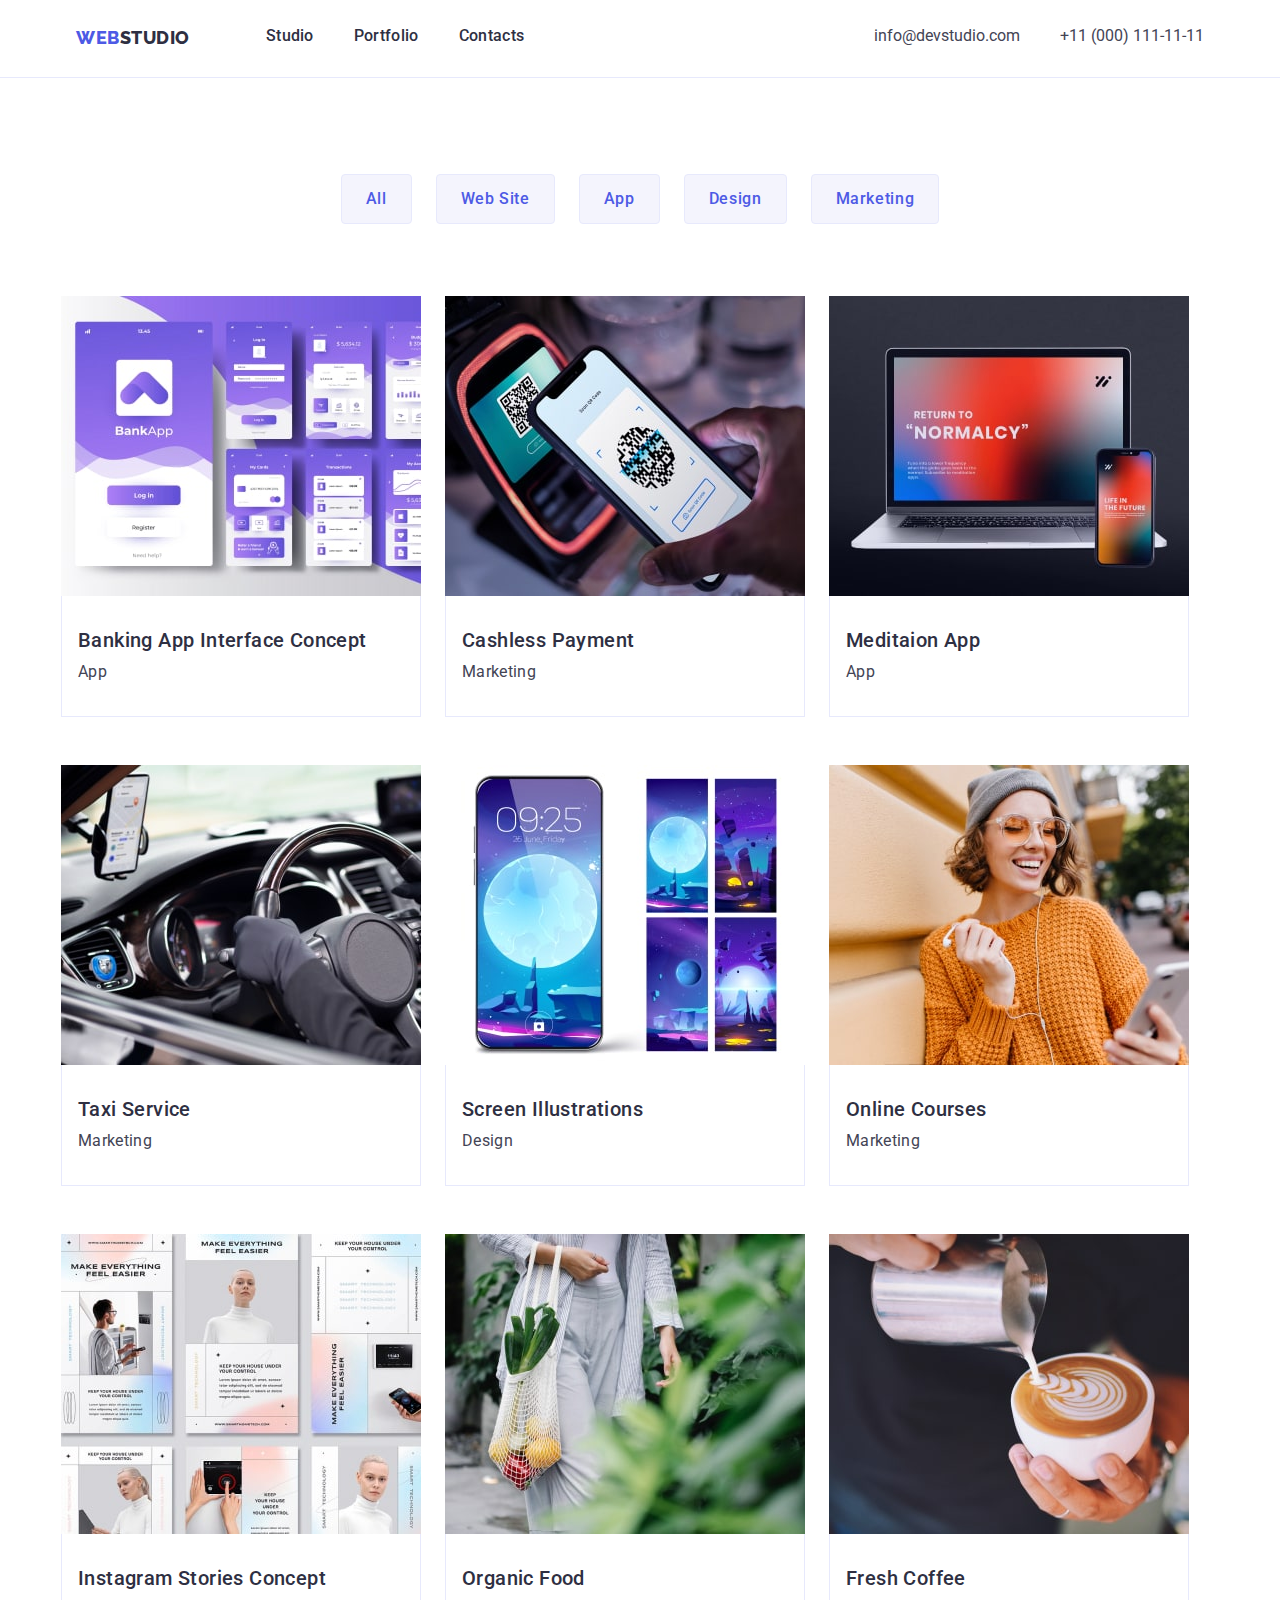
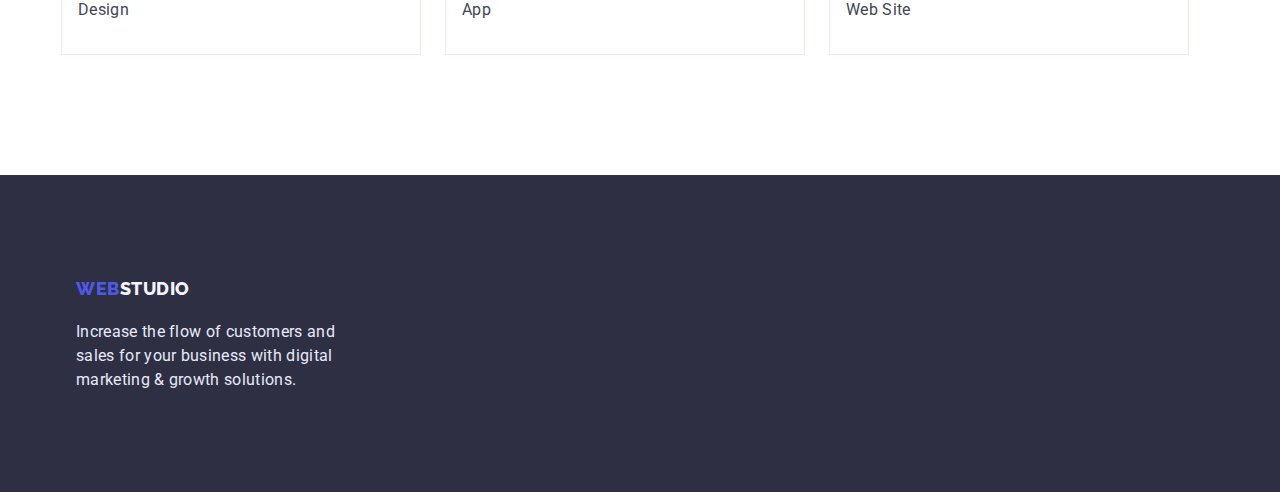
==== portfolio.html @ be7a988e "Initial commit" ====
<!DOCTYPE html>
<html lang="en">
  <head>
    <title>WebStudio</title>
    <link rel="preconnect" href="https://fonts.googleapis.com" />
    <link rel="preconnect" href="https://fonts.gstatic.com" crossorigin />
    <link
      href="https://fonts.googleapis.com/css2?family=Raleway:wght@800&family=Roboto:wght@400;500;700;900&display=swap"
      rel="stylesheet"
    />
    <link
      rel="stylesheet"
      href="https://cdnjs.cloudflare.com/ajax/libs/modern-normalize/1.1.0/modern-normalize.min.css"
    />
    <link rel="stylesheet" href="css/styles.css" />
  </head>
  <body>
    <header class="page-header">
      <div class="container flex-container">
        <nav class="navigation">
          <a href="./index.html" class="header-logo link"
            >Web<span class="logo-dark">Studio</span></a
          >
          <ul class="list">
            <li>
              <a href="./index.html" class="navigation-link link">Studio</a>
            </li>
            <li>
              <a href="./portfolio.html" class="navigation-link link"
                >Portfolio</a
              >
            </li>
            <li>
              <a href="" class="navigation-link link">Contacts</a>
            </li>
          </ul>
        </nav>
        <address class="address">
          <ul class="list">
            <li>
              <a href="mailto:info@devstudio.com" class="address-email link"
                >info@devstudio.com</a
              >
            </li>
            <li>
              <a href="tel:+110001111111" class="address-phone-nr link"
                >+11 (000) 111-11-11</a
              >
            </li>
          </ul>
        </address>
      </div>
    </header>
    <main>
      <section class="section portfolio">
        <div class="container">
          <h1 class="visually-hidden">Portfolio</h1>
          <!-- Filter Buttons -->
          <ul class="list filter-list">
            <li>
              <button type="button" class="button-filter pointer">All</button>
            </li>
            <li>
              <button type="button" class="button-filter pointer">
                Web Site
              </button>
            </li>
            <li>
              <button type="button" class="button-filter pointer">App</button>
            </li>
            <li>
              <button type="button" class="button-filter pointer">
                Design
              </button>
            </li>
            <li>
              <button type="button" class="button-filter pointer">
                Marketing
              </button>
            </li>
          </ul>
          <!-- Cards -->
          <ul class="list">
            <li class="portfolio-card">
              <a href="" class="link">
                <img
                  class="no-gap"
                  src="./images-portfolio/banking.jpeg"
                  alt="Banking App Interface Concept"
                  width="360"
                  height="300"
                />
                <div class="portfolio-card-wrap">
                  <h2 class="portfolio-card-header">
                    Banking App Interface Concept
                  </h2>
                  <p class="portfolio-card-text">App</p>
                </div>
              </a>
            </li>
            <li class="portfolio-card">
              <a href="" class="link">
                <img
                  class="no-gap"
                  src="./images-portfolio/cashless.jpeg"
                  alt="Cashless Payment"
                  width="360"
                  height="300"
                />
                <div class="portfolio-card-wrap">
                  <h2 class="portfolio-card-header">Cashless Payment</h2>
                  <p class="portfolio-card-text">Marketing</p>
                </div>
              </a>
            </li>
            <li class="portfolio-card">
              <a href="" class="link">
                <img
                  class="no-gap"
                  src="./images-portfolio/meditation.jpeg"
                  alt="Meditaion App"
                  width="360"
                  height="300"
                />
                <div class="portfolio-card-wrap">
                  <h2 class="portfolio-card-header">Meditaion App</h2>
                  <p class="portfolio-card-text">App</p>
                </div>
              </a>
            </li>
            <li class="portfolio-card">
              <a href="" class="link">
                <img
                  class="no-gap"
                  src="./images-portfolio/taxi-service.jpeg"
                  alt="Taxi Service"
                  width="360"
                  height="300"
                />
                <div class="portfolio-card-wrap">
                  <h2 class="portfolio-card-header">Taxi Service</h2>
                  <p class="portfolio-card-text">Marketing</p>
                </div>
              </a>
            </li>
            <li class="portfolio-card">
              <a href="" class="link">
                <img
                  class="no-gap"
                  src="./images-portfolio/screen.jpeg"
                  alt="Screen Illustrations"
                  width="360"
                  height="300"
                />
                <div class="portfolio-card-wrap">
                  <h2 class="portfolio-card-header">Screen Illustrations</h2>
                  <p class="portfolio-card-text">Design</p>
                </div>
              </a>
            </li>
            <li class="portfolio-card">
              <a href="" class="link">
                <img
                  class="no-gap"
                  src="./images-portfolio/online-courses.jpeg"
                  alt="Online Courses"
                  width="360"
                  height="300"
                />
                <div class="portfolio-card-wrap">
                  <h2 class="portfolio-card-header">Online Courses</h2>
                  <p class="portfolio-card-text">Marketing</p>
                </div>
              </a>
            </li>
            <li class="portfolio-card">
              <a href="" class="link">
                <img
                  class="no-gap"
                  src="./images-portfolio/instagram-stories.jpeg"
                  alt="Instagram Stories Concept"
                  width="360"
                  height="300"
                />
                <div class="portfolio-card-wrap">
                  <h2 class="portfolio-card-header">
                    Instagram Stories Concept
                  </h2>
                  <p class="portfolio-card-text">Design</p>
                </div>
              </a>
            </li>
            <li class="portfolio-card">
              <a href="" class="link">
                <img
                  class="no-gap"
                  src="./images-portfolio/organic-food.jpeg"
                  alt="Organic Food"
                  width="360"
                  height="300"
                />
                <div class="portfolio-card-wrap">
                  <h2 class="portfolio-card-header">Organic Food</h2>
                  <p class="portfolio-card-text">App</p>
                </div>
              </a>
            </li>
            <li class="portfolio-card">
              <a href="" class="link">
                <img
                  class="no-gap"
                  src="./images-portfolio/fresh-coffee.jpeg"
                  alt="Organic Food"
                  width="360"
                  height="300"
                />
                <div class="portfolio-card-wrap">
                  <h2 class="portfolio-card-header">Fresh Coffee</h2>
                  <p class="portfolio-card-text">Web Site</p>
                </div>
              </a>
            </li>
          </ul>
        </div>
      </section>
    </main>
    <footer class="footer">
      <div class="container">
        <a href="./index.html" class="footer-logo link"
          >Web<span class="logo-bright">Studio</span></a
        >
        <p class="footer-text">
          Increase the flow of customers and sales for your business with
          digital marketing & growth solutions.
        </p>
      </div>
    </footer>
  </body>
</html>
---- css/styles.css ----
/*------------------COLORS---------------------- */
/* --what used for - name in a layout */

:root {
  --primary-brand-iris: #4d5ae5;

  --btn-active-ocean: #404bbf;

  --dark-headings-navy: #2e2f42;

  --body-text-slate: #434455;

  --white: #ffffff;

  --light-background-cloud: #f4f4fd;

  --accent-color-background-cornflower: #e7e9fc;
}

body {
  font-family: 'Roboto', sans-serif;
  color: var(--body-text-slate);
}

.link {
  text-decoration: none;
}
.list {
  list-style: none;
  padding: 0;
  margin: 0;
}
.pointer {
  cursor: pointer;
}

.section {
  padding-top: 120px;
  padding-bottom: 120px;
}
.section.no-top-padding {
  padding-top: 0;
}
.section.portfolio {
  padding-top: 96px;
}

.visually-hidden {
  position: absolute;
  white-space: nowrap;
  width: 1px;
  height: 1px;
  overflow: hidden;
  border: 0;
  padding: 0;
  clip: rect(0 0 0 0);
  clip-path: inset(50%);
  margin: -1px;
}
/* image no gap */
.no-gap {
  display: block;
  max-width: 100%;
  height: auto;
}

.container {
  margin-left: auto;
  margin-right: auto;
  width: 1158px;
}
.flex-container {
  display: flex;
}

/*------------------HEADER---------------------- */

.page-header {
  border-bottom: 1px solid var(--accent-color-background-cornflower);
  padding-top: 24px;
  padding-bottom: 24px;
}
.header-logo {
  font-family: 'Raleway', sans-serif;
  font-style: normal;
  font-weight: 800;
  font-size: 18px;
  line-height: 1.6;
  letter-spacing: 0.03em;
  text-transform: uppercase;
  color: var(--primary-brand-iris);

  padding-left: 15px;
  padding-right: 76px;
}

.logo-dark {
  color: var(--dark-headings-navy);
}

.navigation {
  display: flex;
}
.navigation .list {
  display: flex;
  gap: 40px;
}

.navigation-link {
  font-weight: 500;
  font-size: 16px;
  line-height: 1.5;
  letter-spacing: 0.02em;
  color: var(--dark-headings-navy);
}
.navigation-link:hover,
.navigation-link:focus {
  color: var(--btn-active-ocean);
}

.address {
  margin-left: auto;
  margin-right: 15px;
}

.address .list {
  display: flex;
  gap: 40px;
}

.address-email {
  font-style: normal;
  font-size: 16px;
  line-height: 1.5;
  color: var(--body-text-slate);
}
.address-email:hover,
.address-email:focus {
  color: var(--btn-active-ocean);
}
.address-email:current {
  color: var(--btn-active-ocean);
}

.address-phone-nr {
  font-style: normal;
  font-size: 16px;
  line-height: 1.5;
  color: var(--body-text-slate);
}
.address-phone-nr:hover,
.address-phone-nr:focus {
  color: var(--btn-active-ocean);
}

/*------------------INDEX MAIN---------------------- */

/*---------------------HERO------------------------- */

.hero {
  background-color: var(--dark-headings-navy);
  text-align: center;
  padding-top: 188px;
  padding-bottom: 188px;
}
.hero-header {
  font-weight: 700;
  font-size: 56px;
  line-height: 1.07;
  color: var(--white);

  max-width: 494px;
  margin-top: 0;
  margin-bottom: 48px;
  margin-left: auto;
  margin-right: auto;
}

.hero-button {
  font-family: inherit;
  background-color: var(--primary-brand-iris);
  color: var(--white);
  font-weight: 500;
  font-size: 16px;
  line-height: 1.5;
  border: none;
  border-radius: 4px;
  letter-spacing: 0.04em;
  padding: 16px 32px;
  min-width: 169px;
}
.hero-button:hover,
.hero-button:focus {
  background-color: var(--btn-active-ocean);
  border: none;
}

/*------------------FEATURES---------------------- */

.features {
  display: flex;
}
.features li {
  width: 269px;
  display: inline-block;
}
.features-list {
  display: flex;
  gap: 24px;
  padding-left: 15px;
  padding-right: 15px;
}
.features-item {
  font-weight: 500;
  font-size: 20px;
  line-height: 1.2;
  letter-spacing: 0.02em;
  color: var(--dark-headings-navy);

  margin-top: 0;
  margin-bottom: 8px;
}

.feautures-text {
  font-size: 16px;
  line-height: 1.5;
  letter-spacing: 0.02em;

  margin-top: 0;
  margin-bottom: 0;
}

/*----------------WHAT WE DO SECTION------------------- */

.what-we-do {
}

.what-we-do .list {
  display: flex;
  gap: 24px;
}

.what-we-do-header {
  font-weight: 700;
  font-size: 36px;
  line-height: 1.11;
  text-align: center;
  letter-spacing: 0.02em;
  text-transform: capitalize;
  color: var(--dark-headings-navy);

  margin-top: 0;
  margin-bottom: 72px;
}

/*-----------------OUR TEAM SECTION--------------------- */

.team {
  background-color: var(--light-background-cloud);
}

.team .list {
  display: flex;
  gap: 24px;
}

.team-card {
  background-color: var(--white);
  width: calc((100% - 102px) / 4);
}

.team-header {
  font-weight: 700;
  font-size: 36px;
  line-height: 1.11;
  text-align: center;
  letter-spacing: 0.02em;
  text-transform: capitalize;
  color: var(--dark-headings-navy);
  margin-top: 0;
  margin-bottom: 72px;
}

.team-item {
  font-weight: 500;
  font-size: 20px;
  line-height: 1.2;
  letter-spacing: 0.02em;
  color: var(--dark-headings-navy);

  margin-top: 0;
  margin-bottom: 8px;
}

.team-text {
  font-size: 16px;
  line-height: 1.5;
  letter-spacing: 0.02em;
  margin-top: 0;
  margin-bottom: 0;
}

.team-card-wrap {
  padding-top: 32px;
  padding-bottom: 32px;
  text-align: center;
}
/*------------------FOOTER---------------------- */

.footer {
  background-color: var(--dark-headings-navy);
  padding-top: 100px;
  padding-bottom: 100px;
}

.footer-logo {
  font-family: 'Raleway', sans-serif;
  font-weight: 800;
  font-size: 18px;
  line-height: 1.6;
  letter-spacing: 0.03em;
  text-transform: uppercase;
  color: var(--primary-brand-iris);
}

.logo-bright {
  color: var(--light-background-cloud);
}

.footer-text {
  font-size: 16px;
  line-height: 24px;
  letter-spacing: 0.02em;
  color: var(--accent-color-background-cornflower);

  max-width: 264px;
  margin-top: 16px;
  margin-bottom: 0;
}

.footer .container {
  padding-left: 15px;
}

/*------------------PORTFOLIO MAIN---------------------- */

.portfolio {
}

/*------------------FILTER BUTTONS---------------------- */

.filter {
}

.filter-list {
  margin-bottom: 72px;
  margin-left: auto;
  margin-right: auto;
  justify-content: center;
}

.button-filter {
  font-family: inherit;
  background-color: var(--light-background-cloud);
  font-weight: 500;
  font-size: 16px;
  line-height: 1.5;
  display: flex;
  letter-spacing: 0.04em;
  color: var(--primary-brand-iris);
  border: 1px solid var(--accent-color-background-cornflower);
  border-radius: 4px;
  padding: 12px 24px;
}
.button-filter:hover,
.button-filter:focus {
  background-color: var(--btn-active-ocean);
  color: var(--white);
}

/*-----------------PORTFOLIO CARDS--------------------- */

.portfolio .list {
  display: flex;
  flex-wrap: wrap;
  row-gap: 48px;
  column-gap: 24px;
}
.portfolio-card {
}
.portfolio-card-header {
  font-weight: 500;
  font-size: 20px;
  line-height: 1.2;
  letter-spacing: 0.02em;
  color: var(--dark-headings-navy);

  margin-top: 0;
  margin-bottom: 8px;
}

.portfolio-card-wrap {
  padding-top: 32px;
  padding-bottom: 32px;
  padding-left: 16px;

  border-right: 1px solid var(--accent-color-background-cornflower);
  border-bottom: 1px solid var(--accent-color-background-cornflower);
  border-left: 1px solid var(--accent-color-background-cornflower);
}
.portfolio-card-text {
  font-size: 16px;
  line-height: 1.5;
  letter-spacing: 0.02em;
  color: var(--body-text-slate);

  margin-top: 0;
  margin-bottom: 0;
}
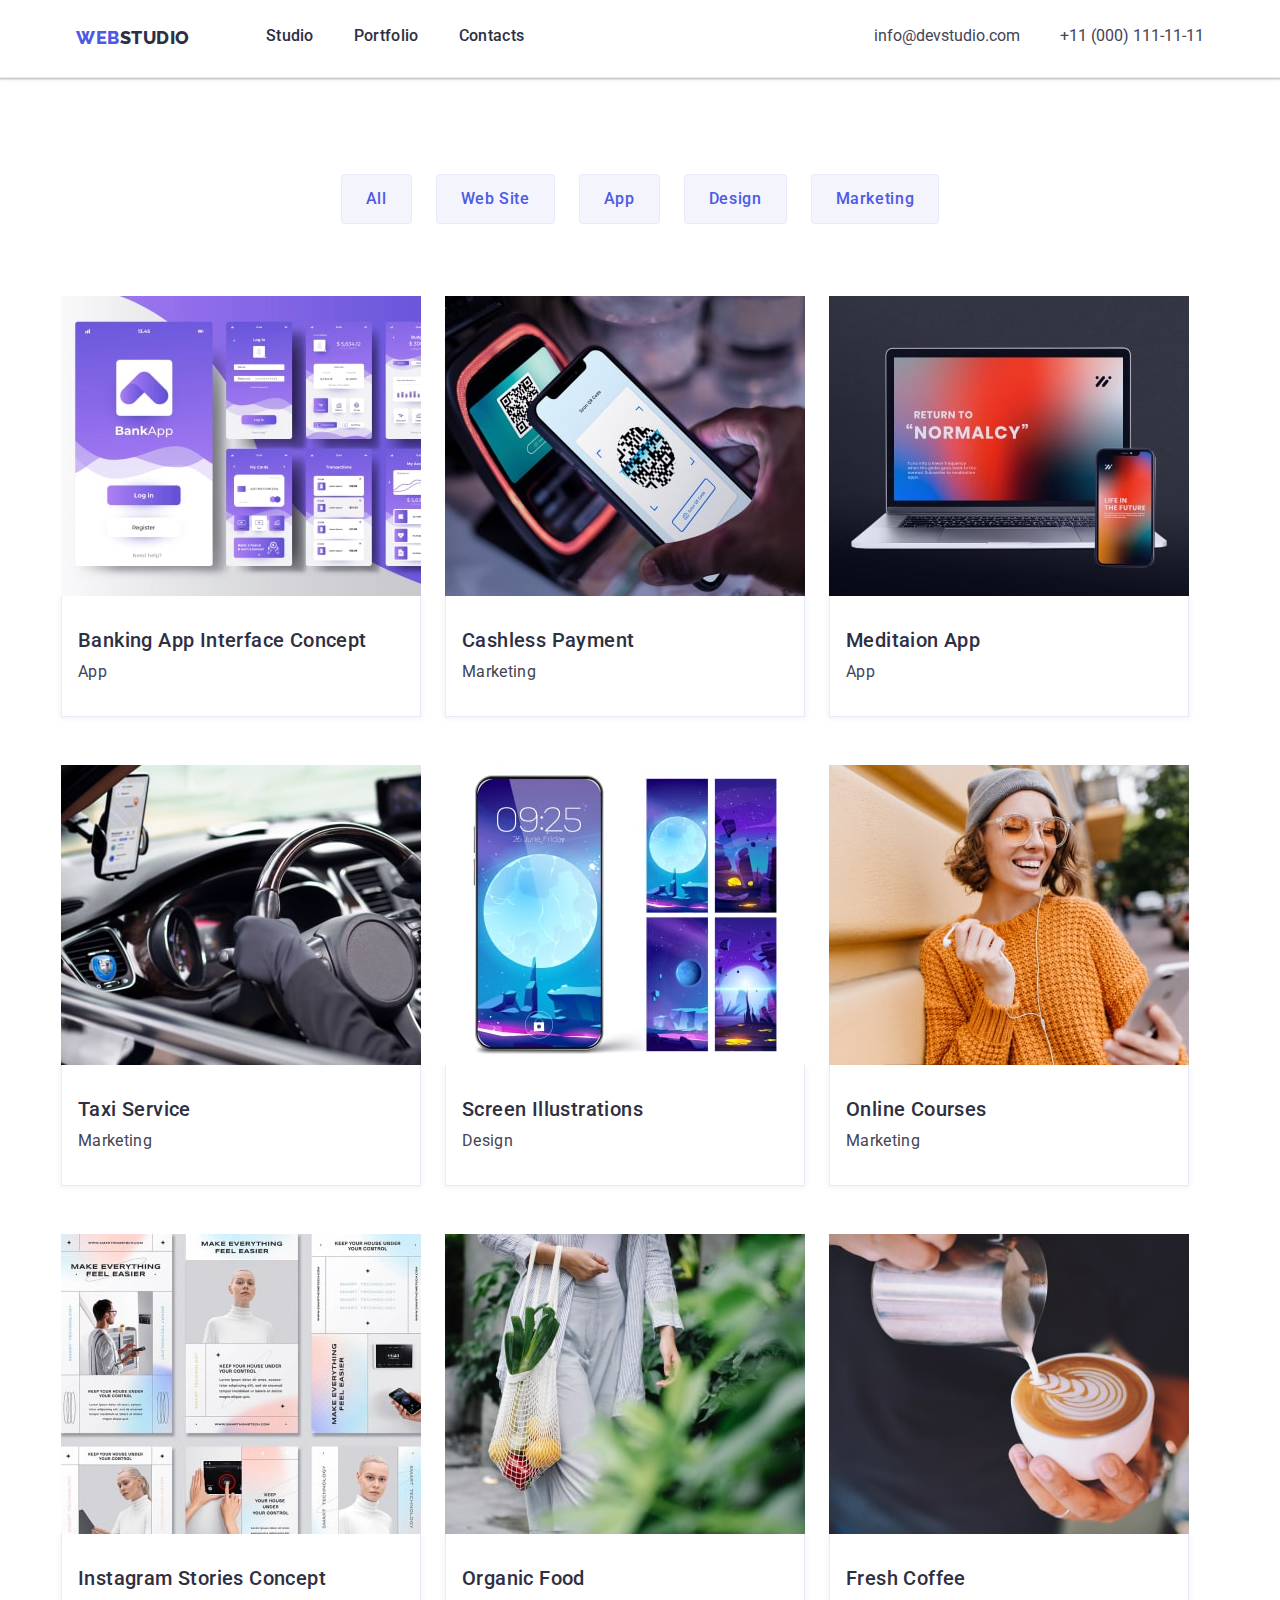
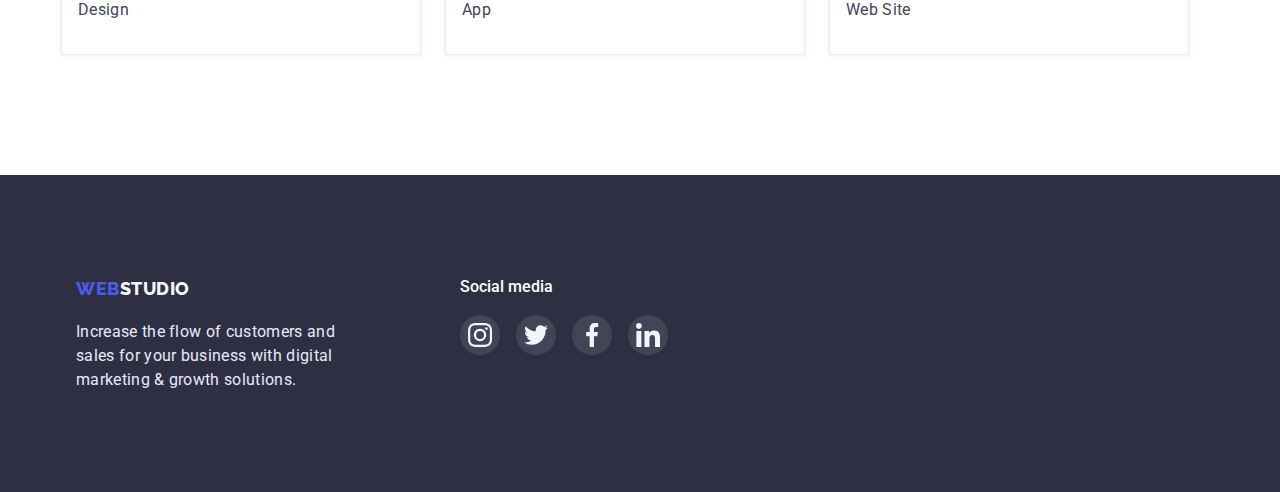
==== commit 934a02aa: "Updates css html" ====
--- a/portfolio.html
+++ b/portfolio.html
@@ -226,13 +226,56 @@
     </main>
     <footer class="footer">
       <div class="container">
-        <a href="./index.html" class="footer-logo link"
-          >Web<span class="logo-bright">Studio</span></a
-        >
-        <p class="footer-text">
-          Increase the flow of customers and sales for your business with
-          digital marketing & growth solutions.
-        </p>
+        <div class="logo-wrap">
+          <a href="./index.html" class="footer-logo link"
+            >Web<span class="logo-bright">Studio</span></a
+          >
+          <p class="footer-text">
+            Increase the flow of customers and sales for your business with
+            digital marketing & growth solutions.
+          </p>
+        </div>
+        <div class="social-media-footer">
+          <p class="social-media-footer-header">Social media</p>
+          <ul class="social-media-list-footer list">
+            <li class="socail-media-footer-item">
+              <a href="" class="social-media-footer-link link">
+                <svg class="social-media-footer-icon" width="24" height="24">
+                  <use
+                    href="./images-icons/symbol-defs-opitmised.svg#icon-icon-instagram"
+                  ></use>
+                </svg>
+              </a>
+            </li>
+            <li class="socail-media-footer-item">
+              <a href="" class="social-media-footer-link link">
+                <svg class="social-media-footer-icon" width="24" height="24">
+                  <use
+                    href="./images-icons/symbol-defs-opitmised.svg#icon-icon-twitter"
+                  ></use>
+                </svg>
+              </a>
+            </li>
+            <li class="socail-media-footer-item">
+              <a href="" class="social-media-footer-link link">
+                <svg class="social-media-footer-icon" width="24" height="24">
+                  <use
+                    href="./images-icons/symbol-defs-opitmised.svg#icon-icon-facebook"
+                  ></use>
+                </svg>
+              </a>
+            </li>
+            <li class="socail-media-footer-item">
+              <a href="" class="social-media-footer-link link">
+                <svg class="social-media-footer-icon" width="24" height="24">
+                  <use
+                    href="./images-icons/symbol-defs-opitmised.svg#icon-icon-linkedin"
+                  ></use>
+                </svg>
+              </a>
+            </li>
+          </ul>
+        </div>
       </div>
     </footer>
   </body>
--- a/css/styles.css
+++ b/css/styles.css
@@ -15,6 +15,10 @@
   --light-background-cloud: #f4f4fd;
 
   --accent-color-background-cornflower: #e7e9fc;
+
+  --logo-light-slate: #8e8f99;
+
+  --footer-icons-hover-green: #31d0aa;
 }
 
 body {
@@ -79,6 +83,8 @@
   border-bottom: 1px solid var(--accent-color-background-cornflower);
   padding-top: 24px;
   padding-bottom: 24px;
+  box-shadow: 0px 2px 1px rgba(46, 47, 66, 0.08),
+    0px 1px 1px rgba(46, 47, 66, 0.16), 0px 1px 6px rgba(46, 47, 66, 0.08);
 }
 .header-logo {
   font-family: 'Raleway', sans-serif;
@@ -159,6 +165,15 @@
 
 .hero {
   background-color: var(--dark-headings-navy);
+  background-image: linear-gradient(
+      rgba(46, 47, 66, 0.7),
+      rgba(46, 47, 66, 0.7)
+    ),
+    url(../images-background/index-hero-section-background.png);
+  background-repeat: no-repeat;
+  background-position: center;
+  background-size: cover;
+  flex-grow: 1;
   text-align: center;
   padding-top: 188px;
   padding-bottom: 188px;
@@ -188,6 +203,8 @@
   letter-spacing: 0.04em;
   padding: 16px 32px;
   min-width: 169px;
+  box-shadow: 0px 4px 4px rgba(0, 0, 0, 0.15);
+  border-radius: 4px;
 }
 .hero-button:hover,
 .hero-button:focus {
@@ -195,22 +212,36 @@
   border: none;
 }
 
-/*------------------FEATURES---------------------- */
-
-.features {
-  display: flex;
-}
-.features li {
+/*------------------ADVANTAGES---------------------- */
+
+.advantages {
+  display: flex;
+}
+.advantages li {
   width: 269px;
   display: inline-block;
 }
-.features-list {
+.advantages-list {
   display: flex;
   gap: 24px;
   padding-left: 15px;
   padding-right: 15px;
 }
-.features-item {
+
+.advantages-container {
+  width: 264px;
+  height: 112px;
+  background-color: var(--light-background-cloud);
+  border-radius: 4px;
+  display: flex;
+  justify-content: center;
+  align-items: center;
+  margin-bottom: 8px;
+}
+
+.advantages-icon {
+}
+.advantages-item {
   font-weight: 500;
   font-size: 20px;
   line-height: 1.2;
@@ -221,7 +252,7 @@
   margin-bottom: 8px;
 }
 
-.feautures-text {
+.advantages-text {
   font-size: 16px;
   line-height: 1.5;
   letter-spacing: 0.02em;
@@ -297,14 +328,89 @@
   line-height: 1.5;
   letter-spacing: 0.02em;
   margin-top: 0;
-  margin-bottom: 0;
+  margin-bottom: 8px;
 }
 
 .team-card-wrap {
   padding-top: 32px;
   padding-bottom: 32px;
   text-align: center;
-}
+  box-shadow: 0px 1px 6px rgba(46, 47, 66, 0.08),
+    0px 1px 1px rgba(46, 47, 66, 0.16), 0px 2px 1px rgba(46, 47, 66, 0.08);
+  border-radius: 0px 0px 4px 4px;
+}
+
+.team-social-media {
+  display: flex;
+  justify-content: center;
+  gap: 24px;
+}
+
+.team-social-media-item {
+  background-color: var(--primary-brand-iris);
+  width: 40px;
+  height: 40px;
+  border-radius: 50%;
+  display: flex;
+  justify-content: center;
+  align-content: center;
+}
+.team-social-media-item:hover,
+.team-social-media-item:focus {
+  background-color: var(--btn-active-ocean);
+}
+
+.team-social-media-link {
+  width: 100%;
+  height: 100%;
+  display: flex;
+  justify-content: center;
+  align-items: center;
+}
+
+.team-social-media-icon {
+}
+
+/* ----------------CLIENTS--------------------- */
+
+.clients {
+}
+
+.clients-header {
+  font-weight: 700;
+  font-size: 36px;
+  line-height: 1.11;
+  text-align: center;
+  letter-spacing: 0.02em;
+  text-transform: capitalize;
+  color: var(--dark-headings-navy);
+
+  margin-bottom: 72px;
+}
+.clients-list {
+  display: flex;
+  gap: 24px;
+}
+.clients-link {
+  width: 100%;
+  height: 100%;
+  width: 168px;
+  height: 88px;
+  border: 1px solid var(--logo-light-slate);
+  border-radius: 4px;
+  display: flex;
+  justify-content: center;
+  align-items: center;
+  color: var(--logo-light-slate);
+}
+.clients-logo {
+  fill: currentColor;
+}
+.clients-link:is(:hover, :focus) {
+  border-color: var(--btn-active-ocean);
+  fill: var(--btn-active-ocean);
+}
+
 /*------------------FOOTER---------------------- */
 
 .footer {
@@ -340,6 +446,48 @@
 
 .footer .container {
   padding-left: 15px;
+  display: flex;
+}
+.social-media-footer {
+  padding-left: 120px;
+}
+.social-media-footer-header {
+  font-weight: 500;
+  font-size: 16px;
+  line-height: 1.5;
+  color: var(--white);
+  margin-top: 0;
+  margin-bottom: 16px;
+}
+
+.social-media-list-footer {
+  display: flex;
+  gap: 16px;
+}
+.social-media-footer-link {
+  width: 100%;
+  height: 100%;
+  display: flex;
+  justify-content: center;
+  align-items: center;
+}
+
+.socail-media-footer-item {
+  background-color: rgba(255, 255, 255, 0.1);
+  width: 40px;
+  height: 40px;
+  border-radius: 50%;
+  display: flex;
+  justify-content: center;
+  align-items: center;
+}
+.socail-media-footer-item:hover,
+.socail-media-footer-item:focus {
+  background-color: var(--footer-icons-hover-green);
+}
+.social-media-footer-icon {
+  display: flex;
+  fill: var(--light-background-cloud);
 }
 
 /*------------------PORTFOLIO MAIN---------------------- */
@@ -376,6 +524,9 @@
 .button-filter:focus {
   background-color: var(--btn-active-ocean);
   color: var(--white);
+  border: 1px solid var(--btn-active-ocean);
+  box-shadow: 0px 3px 1px rgba(0, 0, 0, 0.1), 0px 2px 1px rgba(0, 0, 0, 0.08),
+    0px 2px 2px rgba(0, 0, 0, 0.12);
 }
 
 /*-----------------PORTFOLIO CARDS--------------------- */
@@ -407,7 +558,18 @@
   border-right: 1px solid var(--accent-color-background-cornflower);
   border-bottom: 1px solid var(--accent-color-background-cornflower);
   border-left: 1px solid var(--accent-color-background-cornflower);
-}
+
+  box-shadow: 0px 1px 6px rgba(46, 47, 66, 0.08);
+}
+.portfolio-card-wrap:hover,
+.portfolio-card-wrap:focus {
+  border-right: 0, 5px solid var(--light-background-cloud);
+  border-bottom: 0, 5px solid var(--light-background-cloud);
+  border-left: 0, 5px solid var(--light-background-cloud);
+  box-shadow: 0px 1px 6px rgba(46, 47, 66, 0.08),
+    0px 1px 1px rgba(46, 47, 66, 0.16), 0px 2px 1px rgba(46, 47, 66, 0.08);
+}
+
 .portfolio-card-text {
   font-size: 16px;
   line-height: 1.5;
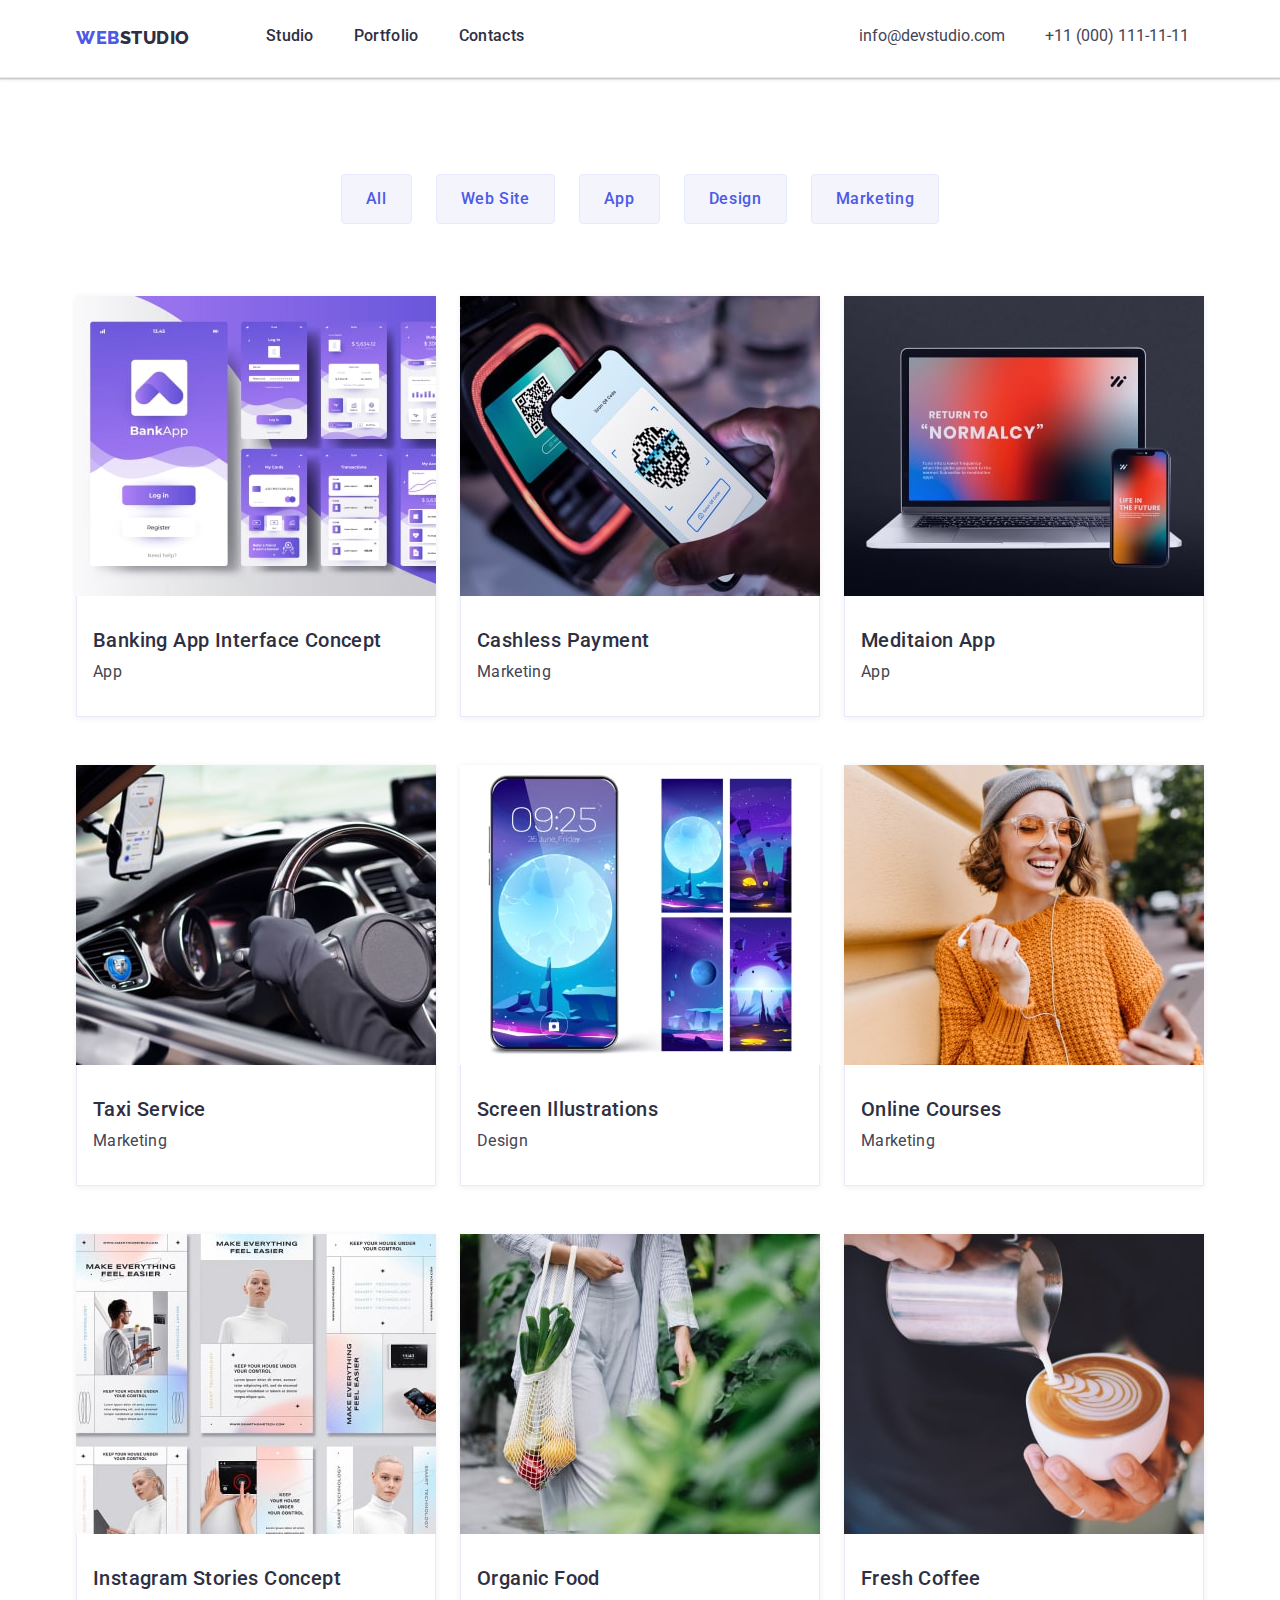
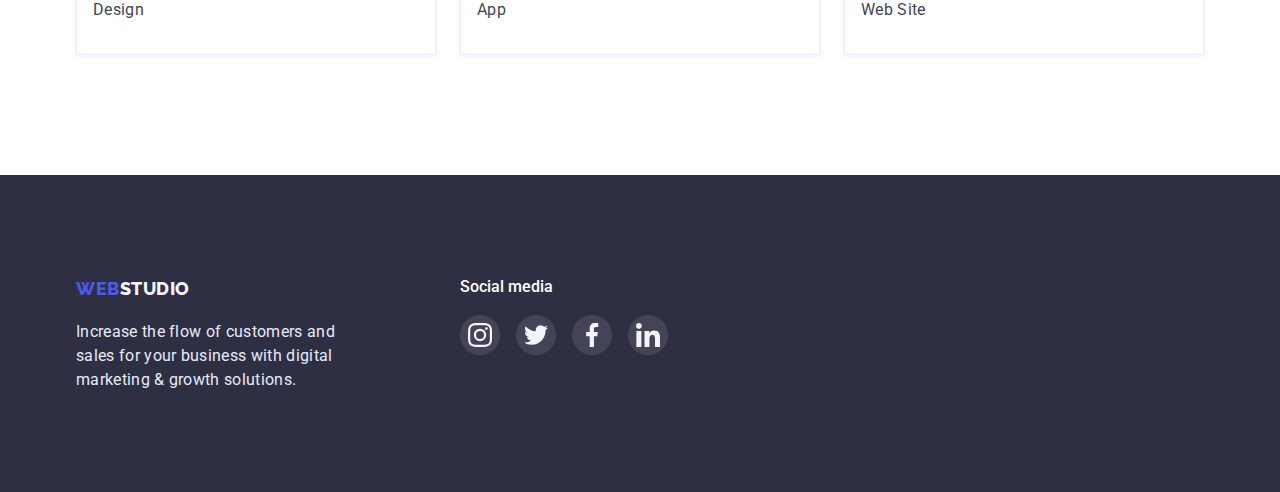
==== commit 70608193: "Update correction" ====
--- a/portfolio.html
+++ b/portfolio.html
@@ -82,7 +82,7 @@
           <!-- Cards -->
           <ul class="list">
             <li class="portfolio-card">
-              <a href="" class="link">
+              <a href="" class="link portfolio-card-link">
                 <img
                   class="no-gap"
                   src="./images-portfolio/banking.jpeg"
@@ -99,7 +99,7 @@
               </a>
             </li>
             <li class="portfolio-card">
-              <a href="" class="link">
+              <a href="" class="link portfolio-card-link">
                 <img
                   class="no-gap"
                   src="./images-portfolio/cashless.jpeg"
@@ -114,7 +114,7 @@
               </a>
             </li>
             <li class="portfolio-card">
-              <a href="" class="link">
+              <a href="" class="link portfolio-card-link">
                 <img
                   class="no-gap"
                   src="./images-portfolio/meditation.jpeg"
@@ -129,7 +129,7 @@
               </a>
             </li>
             <li class="portfolio-card">
-              <a href="" class="link">
+              <a href="" class="link portfolio-card-link">
                 <img
                   class="no-gap"
                   src="./images-portfolio/taxi-service.jpeg"
@@ -144,7 +144,7 @@
               </a>
             </li>
             <li class="portfolio-card">
-              <a href="" class="link">
+              <a href="" class="link portfolio-card-link">
                 <img
                   class="no-gap"
                   src="./images-portfolio/screen.jpeg"
@@ -159,7 +159,7 @@
               </a>
             </li>
             <li class="portfolio-card">
-              <a href="" class="link">
+              <a href="" class="link portfolio-card-link">
                 <img
                   class="no-gap"
                   src="./images-portfolio/online-courses.jpeg"
@@ -174,7 +174,7 @@
               </a>
             </li>
             <li class="portfolio-card">
-              <a href="" class="link">
+              <a href="" class="link portfolio-card-link">
                 <img
                   class="no-gap"
                   src="./images-portfolio/instagram-stories.jpeg"
@@ -191,7 +191,7 @@
               </a>
             </li>
             <li class="portfolio-card">
-              <a href="" class="link">
+              <a href="" class="link portfolio-card-link">
                 <img
                   class="no-gap"
                   src="./images-portfolio/organic-food.jpeg"
@@ -206,7 +206,7 @@
               </a>
             </li>
             <li class="portfolio-card">
-              <a href="" class="link">
+              <a href="" class="link portfolio-card-link">
                 <img
                   class="no-gap"
                   src="./images-portfolio/fresh-coffee.jpeg"
@@ -238,7 +238,7 @@
         <div class="social-media-footer">
           <p class="social-media-footer-header">Social media</p>
           <ul class="social-media-list-footer list">
-            <li class="socail-media-footer-item">
+            <li class="social-media-footer-item">
               <a href="" class="social-media-footer-link link">
                 <svg class="social-media-footer-icon" width="24" height="24">
                   <use
@@ -247,7 +247,7 @@
                 </svg>
               </a>
             </li>
-            <li class="socail-media-footer-item">
+            <li class="social-media-footer-item">
               <a href="" class="social-media-footer-link link">
                 <svg class="social-media-footer-icon" width="24" height="24">
                   <use
@@ -256,7 +256,7 @@
                 </svg>
               </a>
             </li>
-            <li class="socail-media-footer-item">
+            <li class="social-media-footer-item">
               <a href="" class="social-media-footer-link link">
                 <svg class="social-media-footer-icon" width="24" height="24">
                   <use
@@ -265,7 +265,7 @@
                 </svg>
               </a>
             </li>
-            <li class="socail-media-footer-item">
+            <li class="social-media-footer-item">
               <a href="" class="social-media-footer-link link">
                 <svg class="social-media-footer-icon" width="24" height="24">
                   <use
--- a/css/styles.css
+++ b/css/styles.css
@@ -71,6 +71,8 @@
 .container {
   margin-left: auto;
   margin-right: auto;
+  padding-right: 15px;
+  padding-left: 15px;
   width: 1158px;
 }
 .flex-container {
@@ -96,8 +98,7 @@
   text-transform: uppercase;
   color: var(--primary-brand-iris);
 
-  padding-left: 15px;
-  padding-right: 76px;
+  margin-right: 76px;
 }
 
 .logo-dark {
@@ -173,10 +174,13 @@
   background-repeat: no-repeat;
   background-position: center;
   background-size: cover;
+  max-width: 1158px;
   flex-grow: 1;
   text-align: center;
   padding-top: 188px;
   padding-bottom: 188px;
+  margin-left: auto;
+  margin-right: auto;
 }
 .hero-header {
   font-weight: 700;
@@ -215,7 +219,6 @@
 /*------------------ADVANTAGES---------------------- */
 
 .advantages {
-  display: flex;
 }
 .advantages li {
   width: 269px;
@@ -224,8 +227,6 @@
 .advantages-list {
   display: flex;
   gap: 24px;
-  padding-left: 15px;
-  padding-right: 15px;
 }
 
 .advantages-container {
@@ -346,27 +347,20 @@
   gap: 24px;
 }
 
-.team-social-media-item {
+.team-social-media-link {
   background-color: var(--primary-brand-iris);
   width: 40px;
   height: 40px;
   border-radius: 50%;
   display: flex;
   justify-content: center;
-  align-content: center;
-}
-.team-social-media-item:hover,
-.team-social-media-item:focus {
+  align-items: center;
+}
+.team-social-media-link:hover,
+.team-social-media-link:focus {
   background-color: var(--btn-active-ocean);
 }
-
-.team-social-media-link {
-  width: 100%;
-  height: 100%;
-  display: flex;
-  justify-content: center;
-  align-items: center;
-}
+/* 
 
 .team-social-media-icon {
 }
@@ -404,7 +398,7 @@
   color: var(--logo-light-slate);
 }
 .clients-logo {
-  fill: currentColor;
+  color: currentColor;
 }
 .clients-link:is(:hover, :focus) {
   border-color: var(--btn-active-ocean);
@@ -445,11 +439,10 @@
 }
 
 .footer .container {
-  padding-left: 15px;
   display: flex;
 }
 .social-media-footer {
-  padding-left: 120px;
+  margin-left: 120px;
 }
 .social-media-footer-header {
   font-weight: 500;
@@ -472,7 +465,7 @@
   align-items: center;
 }
 
-.socail-media-footer-item {
+.social-media-footer-link {
   background-color: rgba(255, 255, 255, 0.1);
   width: 40px;
   height: 40px;
@@ -481,10 +474,11 @@
   justify-content: center;
   align-items: center;
 }
-.socail-media-footer-item:hover,
-.socail-media-footer-item:focus {
+.social-media-footer-link:hover,
+.social-media-footer-link:focus {
   background-color: var(--footer-icons-hover-green);
 }
+
 .social-media-footer-icon {
   display: flex;
   fill: var(--light-background-cloud);
@@ -538,6 +532,7 @@
   column-gap: 24px;
 }
 .portfolio-card {
+  width: calc((100% - 2 * 24px) / 3);
 }
 .portfolio-card-header {
   font-weight: 500;
@@ -558,14 +553,15 @@
   border-right: 1px solid var(--accent-color-background-cornflower);
   border-bottom: 1px solid var(--accent-color-background-cornflower);
   border-left: 1px solid var(--accent-color-background-cornflower);
+}
+
+.portfolio-card-link {
+  display: block;
 
   box-shadow: 0px 1px 6px rgba(46, 47, 66, 0.08);
 }
-.portfolio-card-wrap:hover,
-.portfolio-card-wrap:focus {
-  border-right: 0, 5px solid var(--light-background-cloud);
-  border-bottom: 0, 5px solid var(--light-background-cloud);
-  border-left: 0, 5px solid var(--light-background-cloud);
+.portfolio-card-link:hover,
+.portfolio-card-link:focus {
   box-shadow: 0px 1px 6px rgba(46, 47, 66, 0.08),
     0px 1px 1px rgba(46, 47, 66, 0.16), 0px 2px 1px rgba(46, 47, 66, 0.08);
 }
